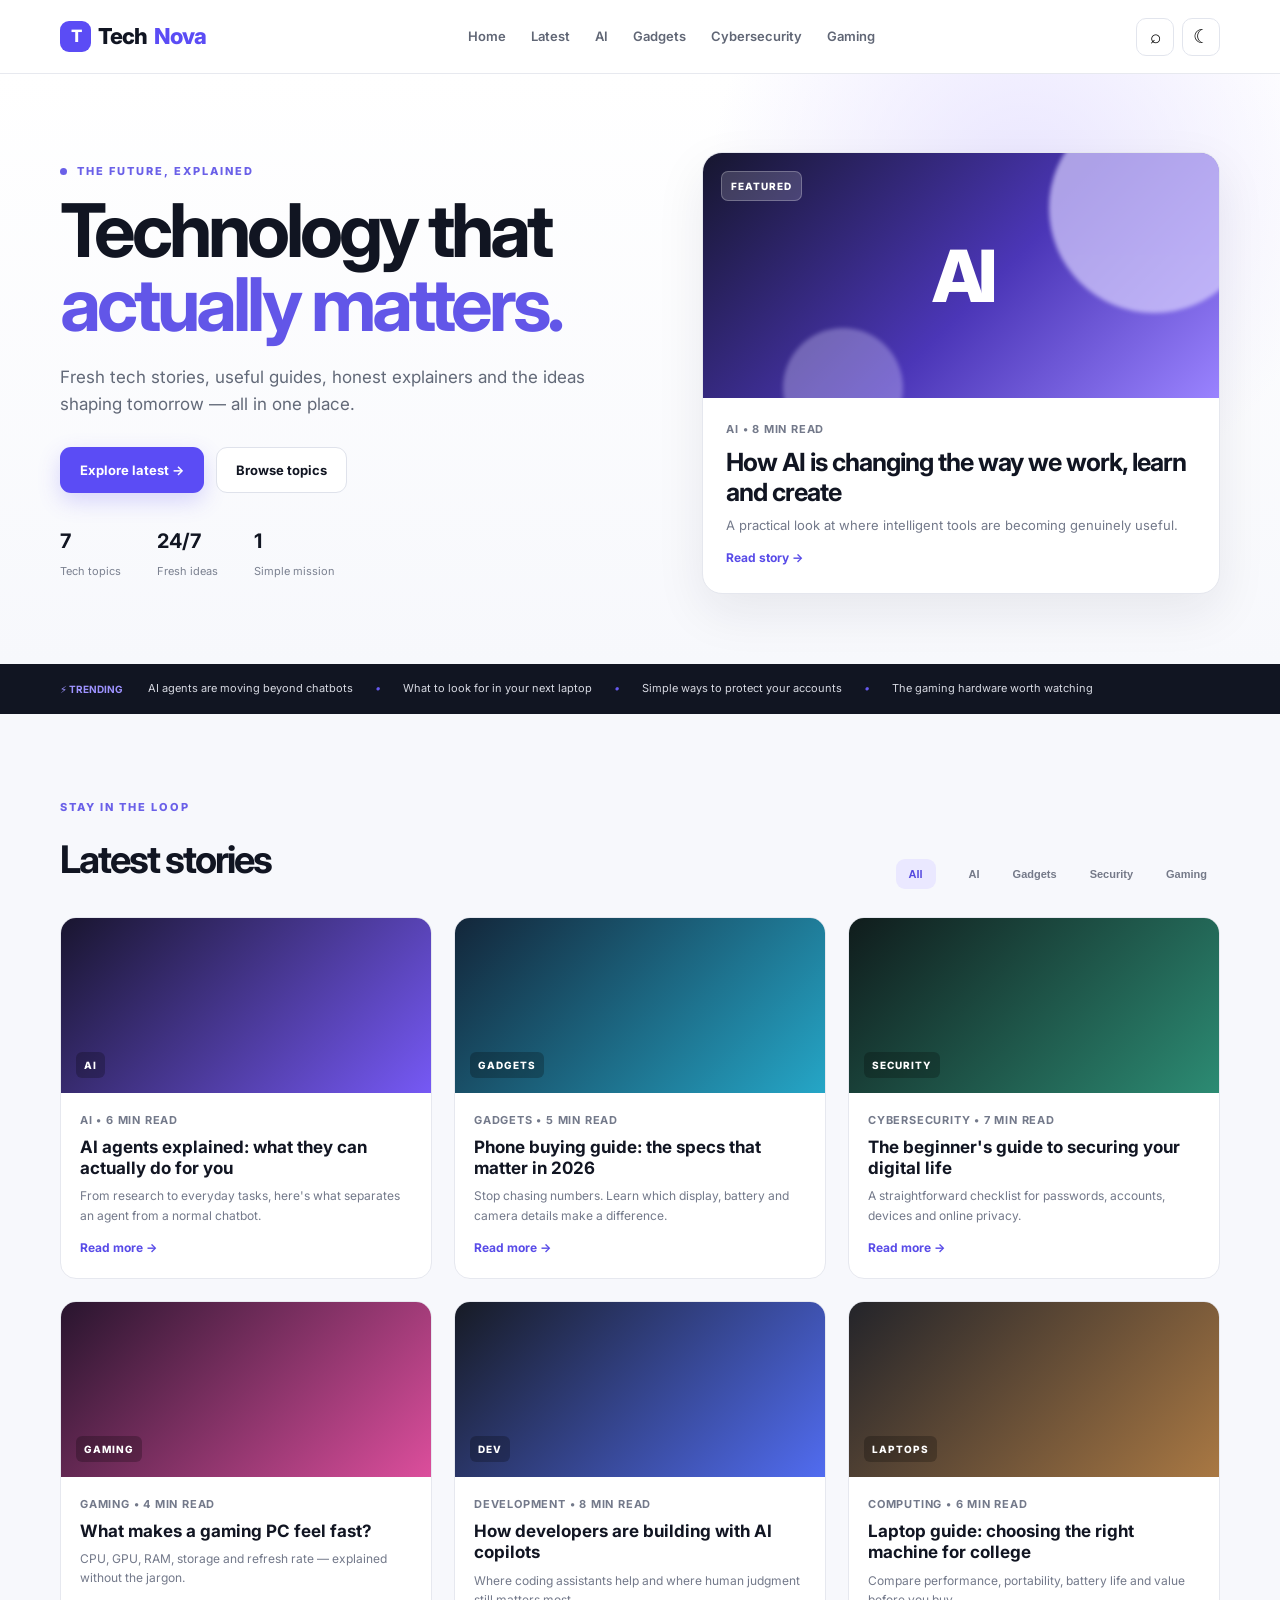
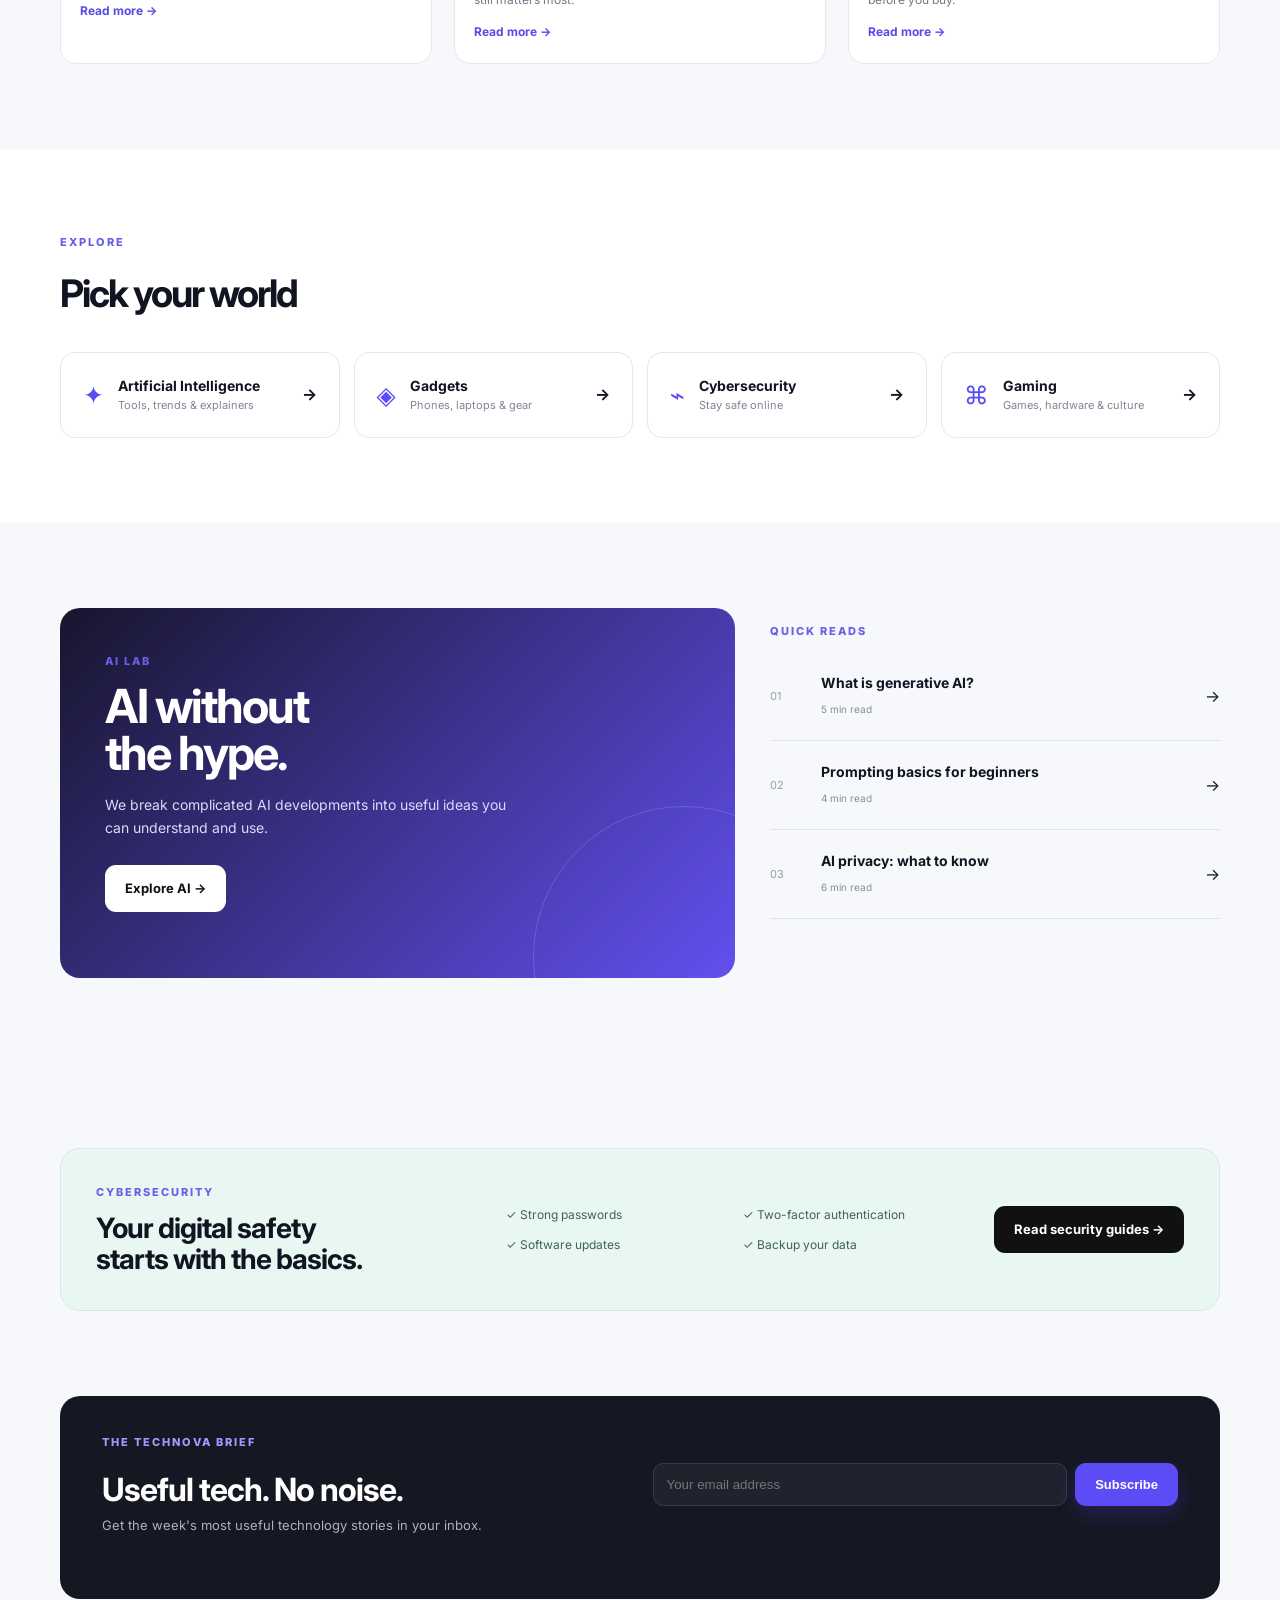
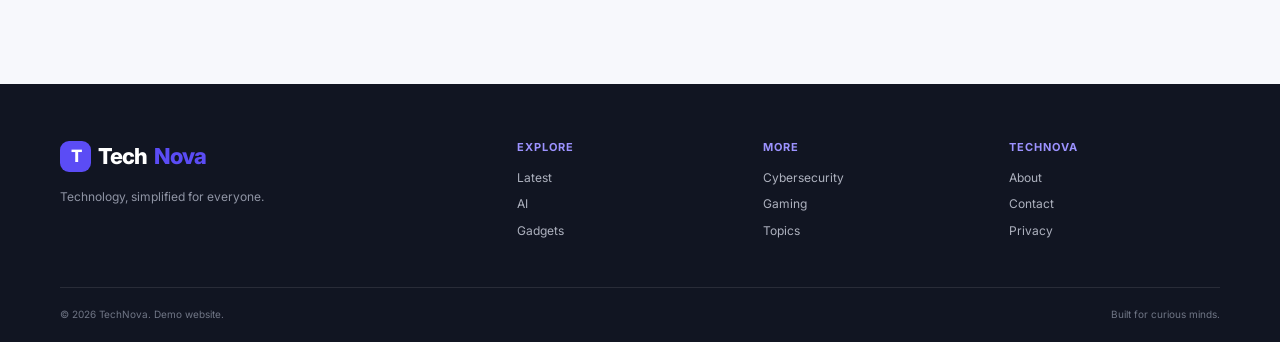
==== index.html @ a433eb03 "Add files via upload" ====
<!DOCTYPE html>
<html lang="en">
<head>
  <meta charset="UTF-8">
  <meta name="viewport" content="width=device-width, initial-scale=1.0">
  <meta name="description" content="TechNova — technology news, AI, gadgets, cybersecurity, gaming and practical tech guides.">
  <title>TechNova — Technology, Simplified</title>
  <link rel="preconnect" href="https://fonts.googleapis.com">
  <link rel="preconnect" href="https://fonts.gstatic.com" crossorigin>
  <link href="https://fonts.googleapis.com/css2?family=Inter:wght@400;500;600;700;800&display=swap" rel="stylesheet">
  <link rel="stylesheet" href="style.css">
</head>
<body>
  <header class="topbar">
    <div class="container nav">
      <a class="logo" href="#"><span class="logo-mark">T</span>Tech<span>Nova</span></a>
      <nav id="navLinks">
        <a href="#home">Home</a>
        <a href="#latest">Latest</a>
        <a href="#ai">AI</a>
        <a href="#gadgets">Gadgets</a>
        <a href="#security">Cybersecurity</a>
        <a href="#gaming">Gaming</a>
      </nav>
      <div class="nav-actions">
        <button class="icon-btn" id="searchBtn" aria-label="Search">⌕</button>
        <button class="icon-btn" id="themeBtn" aria-label="Toggle theme">☾</button>
        <button class="menu-btn" id="menuBtn" aria-label="Open menu">☰</button>
      </div>
    </div>
  </header>

  <div class="search-panel" id="searchPanel">
    <div class="container search-inner">
      <input id="searchInput" type="search" placeholder="Search AI, phones, laptops, gaming..." autocomplete="off">
      <button id="closeSearch">×</button>
    </div>
    <div class="container search-results" id="searchResults"></div>
  </div>

  <main id="home">
    <section class="hero">
      <div class="container hero-grid">
        <div class="hero-copy">
          <div class="eyebrow"><span></span> THE FUTURE, EXPLAINED</div>
          <h1>Technology that<br><em>actually matters.</em></h1>
          <p>Fresh tech stories, useful guides, honest explainers and the ideas shaping tomorrow — all in one place.</p>
          <div class="hero-buttons">
            <a href="#latest" class="btn primary">Explore latest →</a>
            <a href="#categories" class="btn ghost">Browse topics</a>
          </div>
          <div class="hero-stats">
            <div><strong>7</strong><small>Tech topics</small></div>
            <div><strong>24/7</strong><small>Fresh ideas</small></div>
            <div><strong>1</strong><small>Simple mission</small></div>
          </div>
        </div>
        <article class="featured-card">
          <div class="feature-image ai-art">
            <span class="feature-tag">FEATURED</span>
            <div class="orb orb1"></div><div class="orb orb2"></div>
            <div class="chip">AI</div>
          </div>
          <div class="feature-content">
            <div class="meta">AI • 8 min read</div>
            <h2>How AI is changing the way we work, learn and create</h2>
            <p>A practical look at where intelligent tools are becoming genuinely useful.</p>
            <a href="#article" class="read-link">Read story →</a>
          </div>
        </article>
      </div>
    </section>

    <section class="ticker">
      <div class="container ticker-inner">
        <strong>⚡ TRENDING</strong>
        <div class="ticker-track">
          <span>AI agents are moving beyond chatbots</span><i>•</i>
          <span>What to look for in your next laptop</span><i>•</i>
          <span>Simple ways to protect your accounts</span><i>•</i>
          <span>The gaming hardware worth watching</span>
        </div>
      </div>
    </section>

    <section class="section" id="latest">
      <div class="container">
        <div class="section-head">
          <div><div class="eyebrow">STAY IN THE LOOP</div><h2>Latest stories</h2></div>
          <button class="filter-btn active" data-filter="all">All</button>
          <div class="filters">
            <button class="filter-btn" data-filter="AI">AI</button>
            <button class="filter-btn" data-filter="Gadgets">Gadgets</button>
            <button class="filter-btn" data-filter="Security">Security</button>
            <button class="filter-btn" data-filter="Gaming">Gaming</button>
          </div>
        </div>
        <div class="story-grid" id="storyGrid">
          <article class="story" data-category="AI">
            <div class="story-image gradient-ai"><span>AI</span></div>
            <div class="story-body"><div class="meta">AI • 6 min read</div><h3>AI agents explained: what they can actually do for you</h3><p>From research to everyday tasks, here's what separates an agent from a normal chatbot.</p><a href="#article">Read more →</a></div>
          </article>
          <article class="story" data-category="Gadgets">
            <div class="story-image gradient-phone"><span>GADGETS</span></div>
            <div class="story-body"><div class="meta">Gadgets • 5 min read</div><h3>Phone buying guide: the specs that matter in 2026</h3><p>Stop chasing numbers. Learn which display, battery and camera details make a difference.</p><a href="#article">Read more →</a></div>
          </article>
          <article class="story" data-category="Security">
            <div class="story-image gradient-sec"><span>SECURITY</span></div>
            <div class="story-body"><div class="meta">Cybersecurity • 7 min read</div><h3>The beginner's guide to securing your digital life</h3><p>A straightforward checklist for passwords, accounts, devices and online privacy.</p><a href="#article">Read more →</a></div>
          </article>
          <article class="story" data-category="Gaming">
            <div class="story-image gradient-game"><span>GAMING</span></div>
            <div class="story-body"><div class="meta">Gaming • 4 min read</div><h3>What makes a gaming PC feel fast?</h3><p>CPU, GPU, RAM, storage and refresh rate — explained without the jargon.</p><a href="#article">Read more →</a></div>
          </article>
          <article class="story" data-category="AI">
            <div class="story-image gradient-code"><span>DEV</span></div>
            <div class="story-body"><div class="meta">Development • 8 min read</div><h3>How developers are building with AI copilots</h3><p>Where coding assistants help and where human judgment still matters most.</p><a href="#article">Read more →</a></div>
          </article>
          <article class="story" data-category="Gadgets">
            <div class="story-image gradient-laptop"><span>LAPTOPS</span></div>
            <div class="story-body"><div class="meta">Computing • 6 min read</div><h3>Laptop guide: choosing the right machine for college</h3><p>Compare performance, portability, battery life and value before you buy.</p><a href="#article">Read more →</a></div>
          </article>
        </div>
      </div>
    </section>

    <section class="section categories" id="categories">
      <div class="container">
        <div class="section-head"><div><div class="eyebrow">EXPLORE</div><h2>Pick your world</h2></div></div>
        <div class="category-grid">
          <a href="#ai" class="category cat-ai"><span>✦</span><div><h3>Artificial Intelligence</h3><p>Tools, trends & explainers</p></div><b>→</b></a>
          <a href="#gadgets" class="category cat-gadget"><span>◈</span><div><h3>Gadgets</h3><p>Phones, laptops & gear</p></div><b>→</b></a>
          <a href="#security" class="category cat-sec"><span>⌁</span><div><h3>Cybersecurity</h3><p>Stay safe online</p></div><b>→</b></a>
          <a href="#gaming" class="category cat-game"><span>⌘</span><div><h3>Gaming</h3><p>Games, hardware & culture</p></div><b>→</b></a>
        </div>
      </div>
    </section>

    <section class="section split-section" id="ai">
      <div class="container split-grid">
        <div class="big-panel panel-ai">
          <div class="eyebrow">AI LAB</div><h2>AI without<br>the hype.</h2>
          <p>We break complicated AI developments into useful ideas you can understand and use.</p>
          <a class="btn light" href="#latest">Explore AI →</a>
        </div>
        <div class="quick-list">
          <div class="eyebrow">QUICK READS</div>
          <a href="#article"><span>01</span><div><strong>What is generative AI?</strong><small>5 min read</small></div>→</a>
          <a href="#article"><span>02</span><div><strong>Prompting basics for beginners</strong><small>4 min read</small></div>→</a>
          <a href="#article"><span>03</span><div><strong>AI privacy: what to know</strong><small>6 min read</small></div>→</a>
        </div>
      </div>
    </section>

    <section class="section" id="security">
      <div class="container safety-banner">
        <div><div class="eyebrow">CYBERSECURITY</div><h2>Your digital safety<br>starts with the basics.</h2></div>
        <div class="security-points"><span>✓ Strong passwords</span><span>✓ Two-factor authentication</span><span>✓ Software updates</span><span>✓ Backup your data</span></div>
        <a href="#article" class="btn dark">Read security guides →</a>
      </div>
    </section>

    <section class="newsletter">
      <div class="container newsletter-box">
        <div><div class="eyebrow">THE TECHNOVA BRIEF</div><h2>Useful tech. No noise.</h2><p>Get the week's most useful technology stories in your inbox.</p></div>
        <form id="newsletterForm"><input type="email" id="email" placeholder="Your email address" required><button class="btn primary">Subscribe</button></form>
        <div class="form-note" id="formNote"></div>
      </div>
    </section>
  </main>

  <footer>
    <div class="container footer-grid">
      <div><a class="logo" href="#"><span class="logo-mark">T</span>Tech<span>Nova</span></a><p>Technology, simplified for everyone.</p></div>
      <div><h4>Explore</h4><a href="#latest">Latest</a><a href="#ai">AI</a><a href="#gadgets">Gadgets</a></div>
      <div><h4>More</h4><a href="#security">Cybersecurity</a><a href="#gaming">Gaming</a><a href="#categories">Topics</a></div>
      <div><h4>TechNova</h4><a href="#about">About</a><a href="#contact">Contact</a><a href="#privacy">Privacy</a></div>
    </div>
    <div class="container footer-bottom"><span>© 2026 TechNova. Demo website.</span><span>Built for curious minds.</span></div>
  </footer>

  <div class="toast" id="toast"></div>
  <script src="script.js"></script>
</body>
</html>
---- style.css ----
*{box-sizing:border-box;margin:0;padding:0}html{scroll-behavior:smooth}body{font-family:Inter,system-ui,sans-serif;background:#f7f8fc;color:#111522;line-height:1.6}a{text-decoration:none;color:inherit}.container{width:min(1160px,92%);margin:auto}.topbar{height:74px;background:rgba(255,255,255,.92);backdrop-filter:blur(16px);border-bottom:1px solid #e7e9ef;position:sticky;top:0;z-index:50}.nav{height:100%;display:flex;align-items:center;justify-content:space-between;gap:28px}.logo{font-weight:800;font-size:22px;letter-spacing:-1px;display:flex;align-items:center;gap:7px}.logo>span:last-child{font-weight:800}.logo-mark{display:grid;place-items:center;width:31px;height:31px;border-radius:9px;background:#5b4cf5;color:#fff;font-size:17px}.logo>span:last-child{color:#5b4cf5}nav{display:flex;gap:25px;font-size:13px;font-weight:600;color:#606675}nav a:hover{color:#5b4cf5}.nav-actions{display:flex;gap:8px}.icon-btn,.menu-btn{width:38px;height:38px;border:1px solid #e2e5ed;background:#fff;border-radius:10px;cursor:pointer;font-size:19px}.menu-btn{display:none}.search-panel{display:none;background:#fff;border-bottom:1px solid #e4e7ee;position:fixed;top:74px;left:0;right:0;z-index:45;padding:20px 0}.search-panel.open{display:block}.search-inner{display:flex;gap:10px}.search-inner input{flex:1;border:1px solid #dfe2ea;border-radius:12px;padding:14px 16px;font-size:15px;outline:none}.search-inner input:focus{border-color:#5b4cf5}.search-inner button{width:45px;border:0;background:#f0f1f5;border-radius:12px;font-size:22px}.search-results{padding-top:12px;max-height:260px;overflow:auto}.search-item{padding:10px 2px;border-bottom:1px solid #eee}.hero{padding:78px 0 70px;background:radial-gradient(circle at 80% 20%,#e9e5ff 0,transparent 28%),linear-gradient(180deg,#fff 0,#f7f8fc 100%)}.hero-grid{display:grid;grid-template-columns:1.05fr .95fr;gap:70px;align-items:center}.eyebrow{font-size:11px;font-weight:800;letter-spacing:2px;color:#6a60e8;margin-bottom:12px}.eyebrow span{display:inline-block;width:7px;height:7px;background:#6a60e8;border-radius:50%;margin-right:6px}.hero h1{font-size:clamp(44px,6vw,74px);line-height:1.01;letter-spacing:-4px;margin-bottom:22px}.hero h1 em{font-style:normal;color:#6256e8}.hero-copy>p{font-size:17px;color:#626978;max-width:570px}.hero-buttons{display:flex;gap:12px;margin:28px 0}.btn{display:inline-flex;align-items:center;justify-content:center;padding:12px 19px;border-radius:11px;font-size:13px;font-weight:700;border:1px solid transparent;cursor:pointer}.primary{background:#5b4cf5;color:white;box-shadow:0 8px 22px rgba(91,76,245,.22)}.ghost{border-color:#dfe2eb;background:#fff}.light{background:#fff;color:#111}.dark{background:#111;color:#fff}.hero-stats{display:flex;gap:36px;margin-top:32px}.hero-stats strong{display:block;font-size:20px}.hero-stats small{font-size:11px;color:#7b8190}.featured-card{background:#fff;border:1px solid #e5e7ee;border-radius:20px;overflow:hidden;box-shadow:0 18px 50px rgba(25,28,50,.08)}.feature-image{height:245px;position:relative;overflow:hidden}.ai-art{background:linear-gradient(135deg,#16162e,#4b36b7 55%,#9a83ff)}.feature-tag{position:absolute;left:18px;top:18px;background:rgba(255,255,255,.16);color:#fff;border:1px solid rgba(255,255,255,.25);padding:6px 9px;border-radius:7px;font-size:10px;font-weight:800;letter-spacing:1px}.orb{position:absolute;border-radius:50%;filter:blur(2px);background:#d9d1ff}.orb1{width:210px;height:210px;right:-40px;top:-50px;opacity:.7}.orb2{width:120px;height:120px;left:80px;bottom:-50px;opacity:.35}.chip{position:absolute;left:50%;top:50%;transform:translate(-50%,-50%);font-size:72px;font-weight:800;color:#fff;letter-spacing:-7px}.feature-content{padding:23px}.meta{font-size:11px;color:#73798a;font-weight:700;text-transform:uppercase;letter-spacing:.8px}.feature-content h2{font-size:25px;line-height:1.2;letter-spacing:-1px;margin:8px 0}.feature-content p{font-size:13px;color:#73798a}.read-link,.story-body a{display:inline-block;color:#584be8;font-weight:700;font-size:12px;margin-top:13px}.ticker{background:#111522;color:#fff}.ticker-inner{height:50px;display:flex;align-items:center;gap:25px;overflow:hidden}.ticker-inner strong{font-size:10px;color:#9e93ff;white-space:nowrap}.ticker-track{display:flex;gap:22px;white-space:nowrap;font-size:11px;color:#d7d9e2;animation:slide 28s linear infinite}@keyframes slide{to{transform:translateX(-20%)}}.ticker-track i{color:#6659ef}.section{padding:85px 0}.section-head{display:flex;align-items:end;gap:20px;margin-bottom:28px}.section-head>div:first-child{margin-right:auto}.section-head h2{font-size:38px;letter-spacing:-2px}.filters{display:flex;gap:7px}.filter-btn{border:0;background:transparent;padding:9px 13px;border-radius:9px;font-size:11px;font-weight:700;color:#747988;cursor:pointer}.filter-btn.active,.filter-btn:hover{background:#eae8ff;color:#5549df}.story-grid{display:grid;grid-template-columns:repeat(3,1fr);gap:22px}.story{background:#fff;border:1px solid #e6e8ef;border-radius:16px;overflow:hidden;transition:.25s}.story:hover{transform:translateY(-4px);box-shadow:0 15px 35px rgba(30,35,60,.09)}.story.hide{display:none}.story-image{height:175px;display:flex;align-items:end;padding:15px}.story-image span{font-size:10px;font-weight:800;letter-spacing:1px;color:#fff;background:rgba(0,0,0,.24);padding:5px 8px;border-radius:6px}.gradient-ai{background:linear-gradient(135deg,#19152f,#7659f5)}.gradient-phone{background:linear-gradient(135deg,#13263a,#25a6c7)}.gradient-sec{background:linear-gradient(135deg,#101c1c,#2c8b73)}.gradient-game{background:linear-gradient(135deg,#28152e,#dc4e9c)}.gradient-code{background:linear-gradient(135deg,#171b25,#516cf0)}.gradient-laptop{background:linear-gradient(135deg,#23242a,#a97843)}.story-body{padding:19px}.story-body h3{font-size:17px;line-height:1.25;margin:7px 0}.story-body p{font-size:12px;color:#73798a}.categories{background:#fff}.category-grid{display:grid;grid-template-columns:repeat(4,1fr);gap:14px}.category{padding:22px;border:1px solid #e5e7ee;border-radius:15px;display:grid;grid-template-columns:auto 1fr auto;gap:14px;align-items:center}.category>span{font-size:25px;color:#5b4cf5}.category h3{font-size:14px}.category p{font-size:11px;color:#818696}.category>b{font-size:16px}.category:hover{border-color:#c9c3ff;background:#fbfaff}.split-section{background:#f7f8fc}.split-grid{display:grid;grid-template-columns:1.2fr .8fr;gap:35px}.big-panel{min-height:370px;border-radius:20px;padding:45px;color:#fff;background:linear-gradient(135deg,#17152d,#6250ef);position:relative;overflow:hidden}.big-panel:after{content:"";position:absolute;width:300px;height:300px;border:1px solid rgba(255,255,255,.15);border-radius:50%;right:-100px;bottom:-130px}.big-panel h2{font-size:47px;line-height:1;letter-spacing:-2px;margin-bottom:18px}.big-panel p{max-width:420px;color:#dddafa;font-size:14px;margin-bottom:26px}.quick-list{padding:15px 0}.quick-list>a{display:grid;grid-template-columns:36px 1fr auto;gap:15px;padding:20px 0;border-bottom:1px solid #e1e3eb;align-items:center}.quick-list>a>span{font-size:11px;color:#989dad}.quick-list strong{display:block;font-size:14px}.quick-list small{font-size:10px;color:#858b99}.safety-banner{border:1px solid #dfe3e8;background:#e9f7f2;border-radius:20px;padding:35px;display:grid;grid-template-columns:1fr 1.2fr auto;align-items:center;gap:25px}.safety-banner h2{font-size:28px;line-height:1.1;letter-spacing:-1px}.security-points{display:grid;grid-template-columns:1fr 1fr;gap:11px;font-size:12px;color:#426257}.newsletter{padding:0 0 85px}.newsletter-box{background:#151722;color:#fff;border-radius:20px;padding:38px 42px;display:grid;grid-template-columns:1fr 1fr;gap:25px;align-items:center}.newsletter-box .eyebrow{color:#a39aff}.newsletter-box h2{font-size:32px;letter-spacing:-1px}.newsletter-box p{color:#aeb2c0;font-size:13px}.newsletter form{display:flex;gap:8px}.newsletter input{min-width:0;flex:1;border:1px solid #373a48;background:#20222e;color:#fff;border-radius:10px;padding:13px}.form-note{grid-column:2;color:#9f96ff;font-size:11px}footer{background:#111522;color:#fff;padding:55px 0 20px}.footer-grid{display:grid;grid-template-columns:2fr 1fr 1fr 1fr;gap:35px}.footer-grid p{font-size:12px;color:#8f94a4;margin-top:13px}.footer-grid h4{font-size:11px;text-transform:uppercase;letter-spacing:1px;color:#9c92ff;margin-bottom:12px}.footer-grid>div>a:not(.logo){display:block;font-size:12px;color:#aeb2bf;margin:7px 0}.footer-bottom{margin-top:40px;padding-top:18px;border-top:1px solid #292c38;color:#707686;font-size:10px;display:flex;justify-content:space-between}.toast{position:fixed;right:20px;bottom:20px;background:#171923;color:#fff;padding:12px 17px;border-radius:10px;font-size:12px;opacity:0;transform:translateY(10px);pointer-events:none;transition:.25s}.toast.show{opacity:1;transform:none}
body.dark{background:#0d0f15;color:#f4f5fa}.dark .topbar,.dark .featured-card,.dark .story,.dark .category,.dark .categories{background:#141720;border-color:#282c38}.dark .topbar{border-color:#292d39}.dark nav,.dark .hero-copy>p,.dark .story-body p,.dark .feature-content p,.dark .hero-stats small{color:#9ca2b1}.dark .icon-btn{background:#191c26;color:#fff;border-color:#2b2f3b}.dark .ghost{background:#171a23;color:#fff;border-color:#2c3040}.dark .hero{background:radial-gradient(circle at 80% 20%,#25204a 0,transparent 28%),#0d0f15}.dark .category:hover{background:#191a27}.dark .split-section{background:#0d0f15}.dark .quick-list>a{border-color:#292d38}.dark .search-panel{background:#141720;border-color:#292d38}.dark .search-inner input{background:#1a1d27;color:#fff;border-color:#303442}.dark .search-inner button{background:#242833;color:#fff}
@media(max-width:900px){nav{display:none}.menu-btn{display:block}.hero-grid,.split-grid{grid-template-columns:1fr}.hero{padding-top:50px}.hero-grid{gap:45px}.story-grid{grid-template-columns:repeat(2,1fr)}.category-grid{grid-template-columns:repeat(2,1fr)}.safety-banner{grid-template-columns:1fr}.newsletter-box{grid-template-columns:1fr}.form-note{grid-column:1}.footer-grid{grid-template-columns:2fr 1fr 1fr}.filters{display:none}nav.open{display:flex;position:absolute;top:74px;left:0;right:0;background:#fff;padding:20px 4%;flex-direction:column;border-bottom:1px solid #eee}.dark nav.open{background:#141720}}
@media(max-width:600px){.hero h1{font-size:46px;letter-spacing:-2.5px}.hero-stats{gap:20px}.hero-stats strong{font-size:17px}.story-grid,.category-grid{grid-template-columns:1fr}.section{padding:60px 0}.section-head h2{font-size:31px}.newsletter form{flex-direction:column}.footer-grid{grid-template-columns:1fr 1fr}.footer-grid>div:first-child{grid-column:1/-1}.footer-bottom{flex-direction:column;gap:5px}.featured-card{margin-top:5px}}
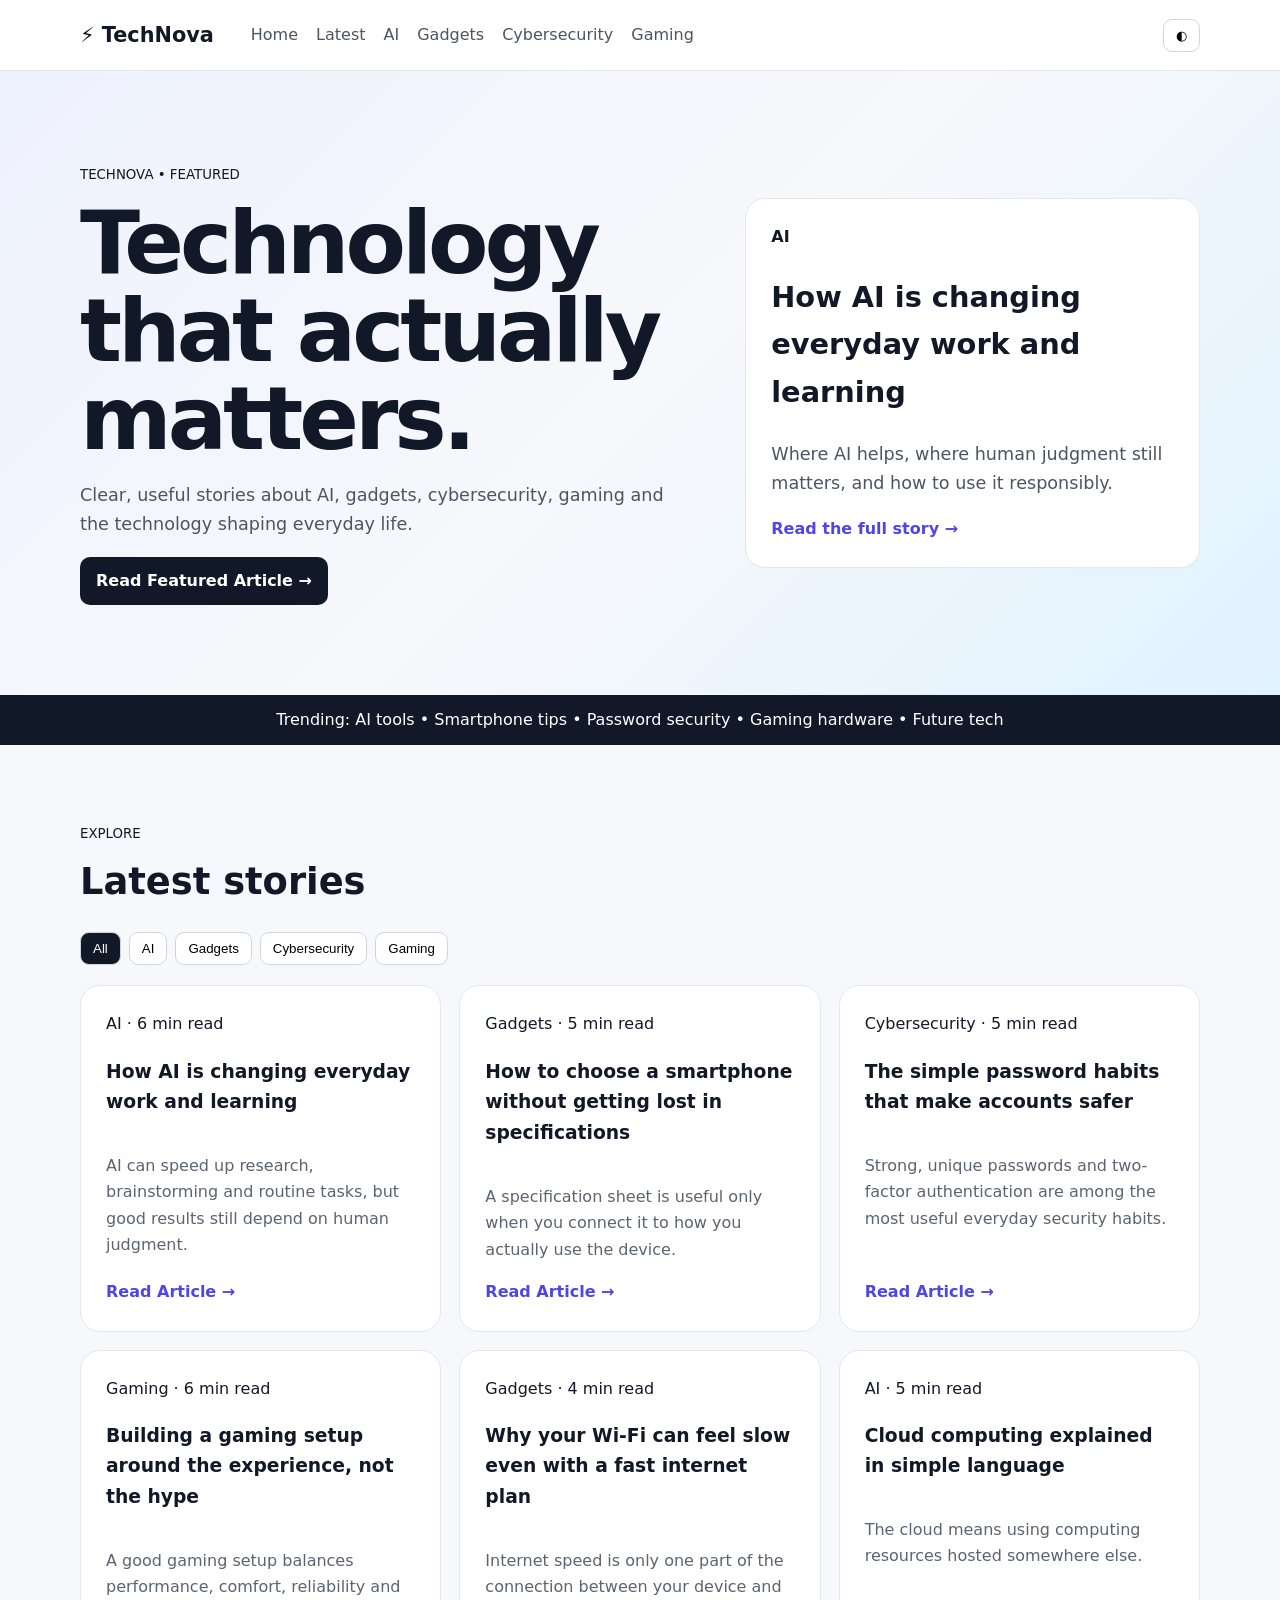
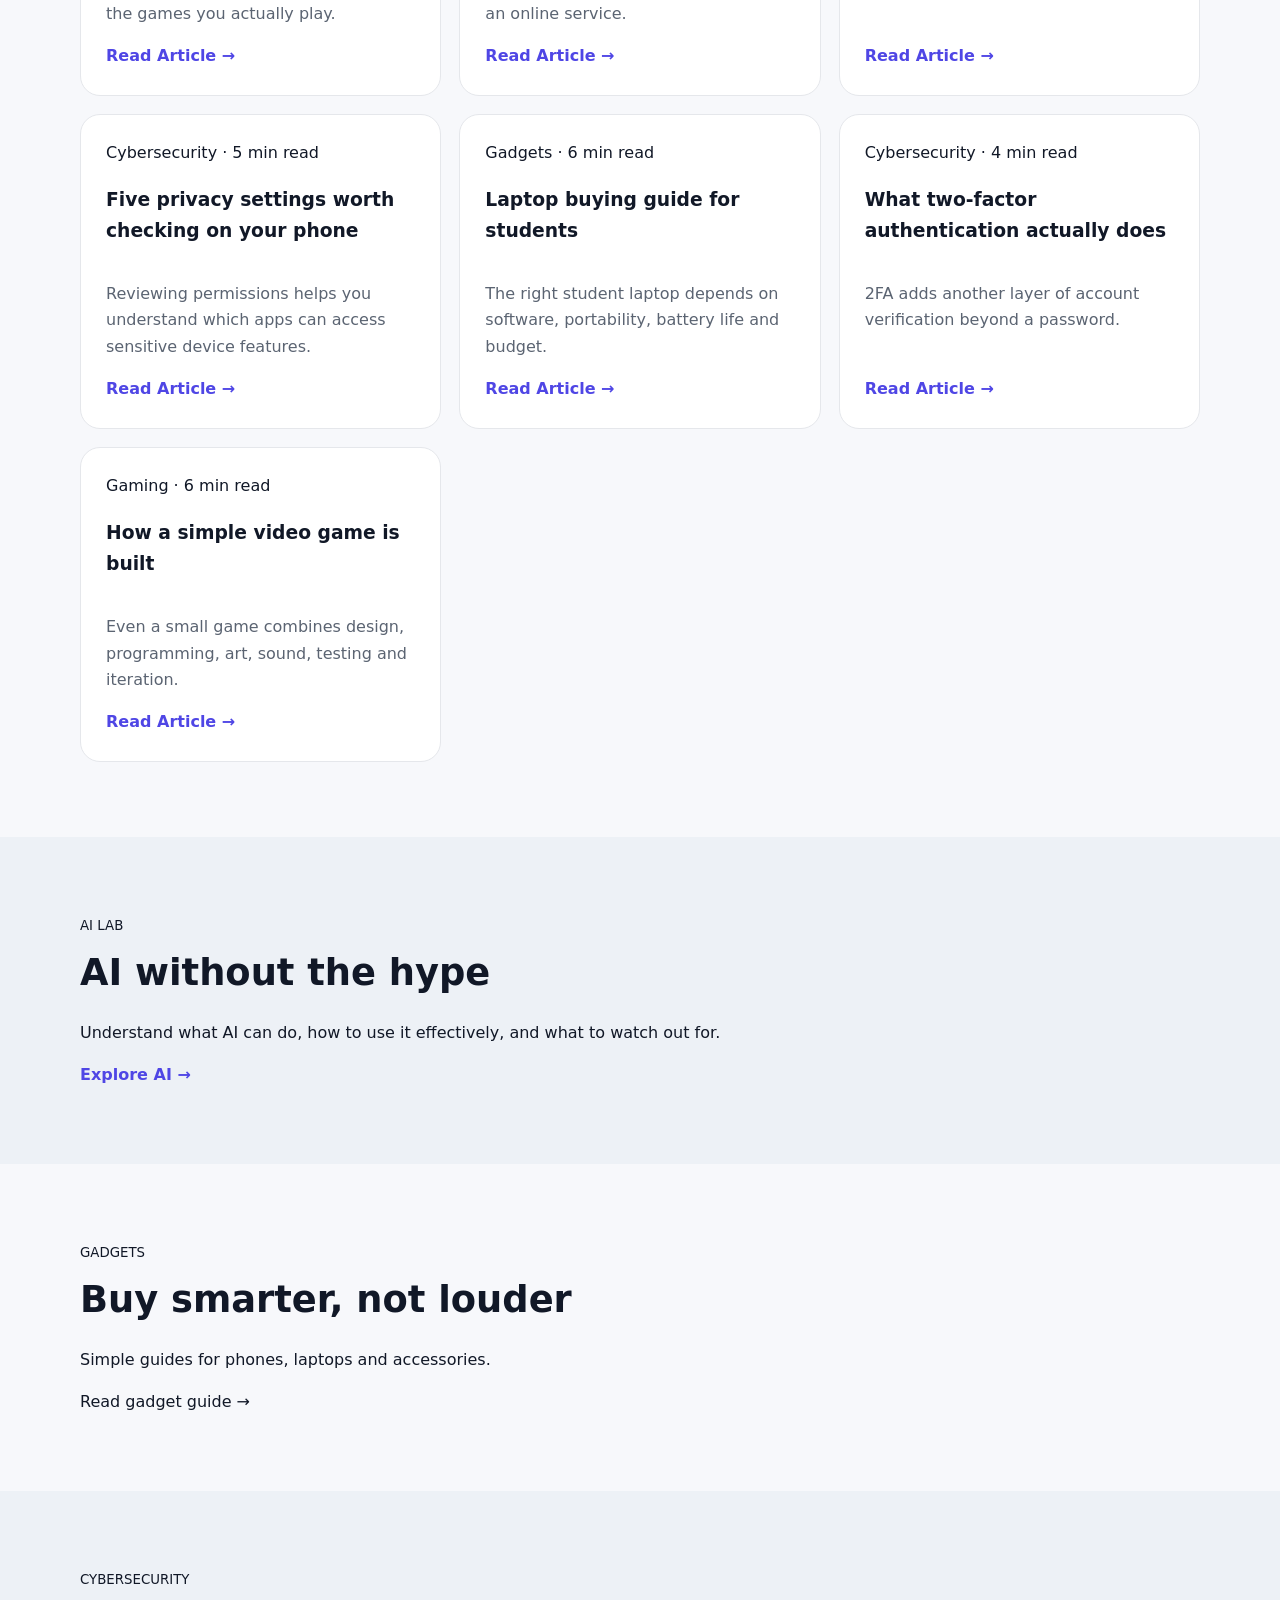
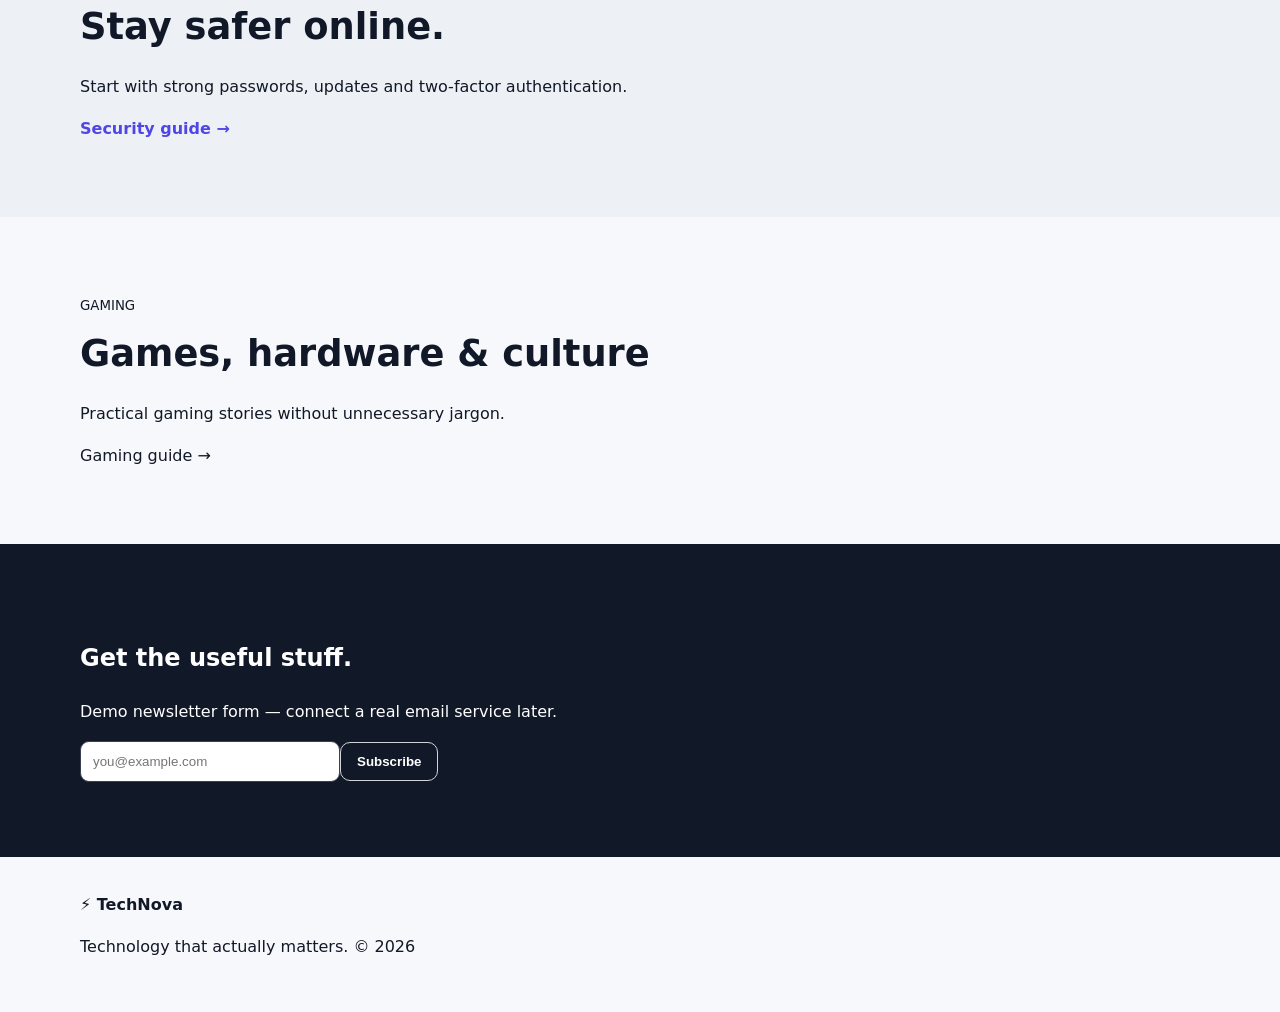
==== commit 017cb818: "Add files via upload" ====
--- a/index.html
+++ b/index.html
@@ -1,185 +1,12 @@
-<!DOCTYPE html>
-<html lang="en">
-<head>
-  <meta charset="UTF-8">
-  <meta name="viewport" content="width=device-width, initial-scale=1.0">
-  <meta name="description" content="TechNova — technology news, AI, gadgets, cybersecurity, gaming and practical tech guides.">
-  <title>TechNova — Technology, Simplified</title>
-  <link rel="preconnect" href="https://fonts.googleapis.com">
-  <link rel="preconnect" href="https://fonts.gstatic.com" crossorigin>
-  <link href="https://fonts.googleapis.com/css2?family=Inter:wght@400;500;600;700;800&display=swap" rel="stylesheet">
-  <link rel="stylesheet" href="style.css">
-</head>
-<body>
-  <header class="topbar">
-    <div class="container nav">
-      <a class="logo" href="#"><span class="logo-mark">T</span>Tech<span>Nova</span></a>
-      <nav id="navLinks">
-        <a href="#home">Home</a>
-        <a href="#latest">Latest</a>
-        <a href="#ai">AI</a>
-        <a href="#gadgets">Gadgets</a>
-        <a href="#security">Cybersecurity</a>
-        <a href="#gaming">Gaming</a>
-      </nav>
-      <div class="nav-actions">
-        <button class="icon-btn" id="searchBtn" aria-label="Search">⌕</button>
-        <button class="icon-btn" id="themeBtn" aria-label="Toggle theme">☾</button>
-        <button class="menu-btn" id="menuBtn" aria-label="Open menu">☰</button>
-      </div>
-    </div>
-  </header>
-
-  <div class="search-panel" id="searchPanel">
-    <div class="container search-inner">
-      <input id="searchInput" type="search" placeholder="Search AI, phones, laptops, gaming..." autocomplete="off">
-      <button id="closeSearch">×</button>
-    </div>
-    <div class="container search-results" id="searchResults"></div>
-  </div>
-
-  <main id="home">
-    <section class="hero">
-      <div class="container hero-grid">
-        <div class="hero-copy">
-          <div class="eyebrow"><span></span> THE FUTURE, EXPLAINED</div>
-          <h1>Technology that<br><em>actually matters.</em></h1>
-          <p>Fresh tech stories, useful guides, honest explainers and the ideas shaping tomorrow — all in one place.</p>
-          <div class="hero-buttons">
-            <a href="#latest" class="btn primary">Explore latest →</a>
-            <a href="#categories" class="btn ghost">Browse topics</a>
-          </div>
-          <div class="hero-stats">
-            <div><strong>7</strong><small>Tech topics</small></div>
-            <div><strong>24/7</strong><small>Fresh ideas</small></div>
-            <div><strong>1</strong><small>Simple mission</small></div>
-          </div>
-        </div>
-        <article class="featured-card">
-          <div class="feature-image ai-art">
-            <span class="feature-tag">FEATURED</span>
-            <div class="orb orb1"></div><div class="orb orb2"></div>
-            <div class="chip">AI</div>
-          </div>
-          <div class="feature-content">
-            <div class="meta">AI • 8 min read</div>
-            <h2>How AI is changing the way we work, learn and create</h2>
-            <p>A practical look at where intelligent tools are becoming genuinely useful.</p>
-            <a href="#article" class="read-link">Read story →</a>
-          </div>
-        </article>
-      </div>
-    </section>
-
-    <section class="ticker">
-      <div class="container ticker-inner">
-        <strong>⚡ TRENDING</strong>
-        <div class="ticker-track">
-          <span>AI agents are moving beyond chatbots</span><i>•</i>
-          <span>What to look for in your next laptop</span><i>•</i>
-          <span>Simple ways to protect your accounts</span><i>•</i>
-          <span>The gaming hardware worth watching</span>
-        </div>
-      </div>
-    </section>
-
-    <section class="section" id="latest">
-      <div class="container">
-        <div class="section-head">
-          <div><div class="eyebrow">STAY IN THE LOOP</div><h2>Latest stories</h2></div>
-          <button class="filter-btn active" data-filter="all">All</button>
-          <div class="filters">
-            <button class="filter-btn" data-filter="AI">AI</button>
-            <button class="filter-btn" data-filter="Gadgets">Gadgets</button>
-            <button class="filter-btn" data-filter="Security">Security</button>
-            <button class="filter-btn" data-filter="Gaming">Gaming</button>
-          </div>
-        </div>
-        <div class="story-grid" id="storyGrid">
-          <article class="story" data-category="AI">
-            <div class="story-image gradient-ai"><span>AI</span></div>
-            <div class="story-body"><div class="meta">AI • 6 min read</div><h3>AI agents explained: what they can actually do for you</h3><p>From research to everyday tasks, here's what separates an agent from a normal chatbot.</p><a href="#article">Read more →</a></div>
-          </article>
-          <article class="story" data-category="Gadgets">
-            <div class="story-image gradient-phone"><span>GADGETS</span></div>
-            <div class="story-body"><div class="meta">Gadgets • 5 min read</div><h3>Phone buying guide: the specs that matter in 2026</h3><p>Stop chasing numbers. Learn which display, battery and camera details make a difference.</p><a href="#article">Read more →</a></div>
-          </article>
-          <article class="story" data-category="Security">
-            <div class="story-image gradient-sec"><span>SECURITY</span></div>
-            <div class="story-body"><div class="meta">Cybersecurity • 7 min read</div><h3>The beginner's guide to securing your digital life</h3><p>A straightforward checklist for passwords, accounts, devices and online privacy.</p><a href="#article">Read more →</a></div>
-          </article>
-          <article class="story" data-category="Gaming">
-            <div class="story-image gradient-game"><span>GAMING</span></div>
-            <div class="story-body"><div class="meta">Gaming • 4 min read</div><h3>What makes a gaming PC feel fast?</h3><p>CPU, GPU, RAM, storage and refresh rate — explained without the jargon.</p><a href="#article">Read more →</a></div>
-          </article>
-          <article class="story" data-category="AI">
-            <div class="story-image gradient-code"><span>DEV</span></div>
-            <div class="story-body"><div class="meta">Development • 8 min read</div><h3>How developers are building with AI copilots</h3><p>Where coding assistants help and where human judgment still matters most.</p><a href="#article">Read more →</a></div>
-          </article>
-          <article class="story" data-category="Gadgets">
-            <div class="story-image gradient-laptop"><span>LAPTOPS</span></div>
-            <div class="story-body"><div class="meta">Computing • 6 min read</div><h3>Laptop guide: choosing the right machine for college</h3><p>Compare performance, portability, battery life and value before you buy.</p><a href="#article">Read more →</a></div>
-          </article>
-        </div>
-      </div>
-    </section>
-
-    <section class="section categories" id="categories">
-      <div class="container">
-        <div class="section-head"><div><div class="eyebrow">EXPLORE</div><h2>Pick your world</h2></div></div>
-        <div class="category-grid">
-          <a href="#ai" class="category cat-ai"><span>✦</span><div><h3>Artificial Intelligence</h3><p>Tools, trends & explainers</p></div><b>→</b></a>
-          <a href="#gadgets" class="category cat-gadget"><span>◈</span><div><h3>Gadgets</h3><p>Phones, laptops & gear</p></div><b>→</b></a>
-          <a href="#security" class="category cat-sec"><span>⌁</span><div><h3>Cybersecurity</h3><p>Stay safe online</p></div><b>→</b></a>
-          <a href="#gaming" class="category cat-game"><span>⌘</span><div><h3>Gaming</h3><p>Games, hardware & culture</p></div><b>→</b></a>
-        </div>
-      </div>
-    </section>
-
-    <section class="section split-section" id="ai">
-      <div class="container split-grid">
-        <div class="big-panel panel-ai">
-          <div class="eyebrow">AI LAB</div><h2>AI without<br>the hype.</h2>
-          <p>We break complicated AI developments into useful ideas you can understand and use.</p>
-          <a class="btn light" href="#latest">Explore AI →</a>
-        </div>
-        <div class="quick-list">
-          <div class="eyebrow">QUICK READS</div>
-          <a href="#article"><span>01</span><div><strong>What is generative AI?</strong><small>5 min read</small></div>→</a>
-          <a href="#article"><span>02</span><div><strong>Prompting basics for beginners</strong><small>4 min read</small></div>→</a>
-          <a href="#article"><span>03</span><div><strong>AI privacy: what to know</strong><small>6 min read</small></div>→</a>
-        </div>
-      </div>
-    </section>
-
-    <section class="section" id="security">
-      <div class="container safety-banner">
-        <div><div class="eyebrow">CYBERSECURITY</div><h2>Your digital safety<br>starts with the basics.</h2></div>
-        <div class="security-points"><span>✓ Strong passwords</span><span>✓ Two-factor authentication</span><span>✓ Software updates</span><span>✓ Backup your data</span></div>
-        <a href="#article" class="btn dark">Read security guides →</a>
-      </div>
-    </section>
-
-    <section class="newsletter">
-      <div class="container newsletter-box">
-        <div><div class="eyebrow">THE TECHNOVA BRIEF</div><h2>Useful tech. No noise.</h2><p>Get the week's most useful technology stories in your inbox.</p></div>
-        <form id="newsletterForm"><input type="email" id="email" placeholder="Your email address" required><button class="btn primary">Subscribe</button></form>
-        <div class="form-note" id="formNote"></div>
-      </div>
-    </section>
-  </main>
-
-  <footer>
-    <div class="container footer-grid">
-      <div><a class="logo" href="#"><span class="logo-mark">T</span>Tech<span>Nova</span></a><p>Technology, simplified for everyone.</p></div>
-      <div><h4>Explore</h4><a href="#latest">Latest</a><a href="#ai">AI</a><a href="#gadgets">Gadgets</a></div>
-      <div><h4>More</h4><a href="#security">Cybersecurity</a><a href="#gaming">Gaming</a><a href="#categories">Topics</a></div>
-      <div><h4>TechNova</h4><a href="#about">About</a><a href="#contact">Contact</a><a href="#privacy">Privacy</a></div>
-    </div>
-    <div class="container footer-bottom"><span>© 2026 TechNova. Demo website.</span><span>Built for curious minds.</span></div>
-  </footer>
-
-  <div class="toast" id="toast"></div>
-  <script src="script.js"></script>
-</body>
-</html>
+<!doctype html><html lang="en"><head><meta charset="utf-8"><meta name="viewport" content="width=device-width,initial-scale=1"><meta name="description" content="TechNova technology stories"><title>TechNova — Technology That Actually Matters</title><link rel="stylesheet" href="style.css"></head><body>
+<header><div class="nav"><a class="logo" href="index.html">⚡ TechNova</a><button id="menu">☰</button><nav id="nav"><a href="index.html">Home</a><a href="#latest">Latest</a><a href="#ai">AI</a><a href="#gadgets">Gadgets</a><a href="#cyber">Cybersecurity</a><a href="#gaming">Gaming</a></nav><button id="theme">◐</button></div></header>
+<div id="searchBox"><input id="search" placeholder="Search TechNova articles..."><div id="results"></div></div>
+<section class="hero"><div class="wrap heroGrid"><div><small>TECHNOVA • FEATURED</small><h1>Technology that actually matters.</h1><p>Clear, useful stories about AI, gadgets, cybersecurity, gaming and the technology shaping everyday life.</p><a class="btn" href="article.html?id=ai-everyday">Read Featured Article →</a></div><div class="feature"><b>AI</b><h2>How AI is changing everyday work and learning</h2><p>Where AI helps, where human judgment still matters, and how to use it responsibly.</p><a href="article.html?id=ai-everyday">Read the full story →</a></div></div></section>
+<div class="ticker">Trending: AI tools • Smartphone tips • Password security • Gaming hardware • Future tech</div>
+<section class="section" id="latest"><div class="wrap"><small>EXPLORE</small><h2>Latest stories</h2><div class="filters"><button class="active" data-f="All">All</button><button data-f="AI">AI</button><button data-f="Gadgets">Gadgets</button><button data-f="Cybersecurity">Cybersecurity</button><button data-f="Gaming">Gaming</button></div><div class="grid" id="grid"></div></div></section>
+<section class="band" id="ai"><div class="wrap"><small>AI LAB</small><h2>AI without the hype</h2><p>Understand what AI can do, how to use it effectively, and what to watch out for.</p><a href="article.html?id=ai-everyday">Explore AI →</a></div></section>
+<section class="section" id="gadgets"><div class="wrap"><small>GADGETS</small><h2>Buy smarter, not louder</h2><p>Simple guides for phones, laptops and accessories.</p><a href="article.html?id=phone-buying">Read gadget guide →</a></div></section>
+<section class="band" id="cyber"><div class="wrap"><small>CYBERSECURITY</small><h2>Stay safer online.</h2><p>Start with strong passwords, updates and two-factor authentication.</p><a href="article.html?id=password-security">Security guide →</a></div></section>
+<section class="section" id="gaming"><div class="wrap"><small>GAMING</small><h2>Games, hardware & culture</h2><p>Practical gaming stories without unnecessary jargon.</p><a href="article.html?id=gaming-setup">Gaming guide →</a></div></section>
+<section class="newsletter"><div class="wrap"><h2>Get the useful stuff.</h2><p>Demo newsletter form — connect a real email service later.</p><form id="form"><input type="email" required placeholder="you@example.com"><button class="btn">Subscribe</button></form></div></section>
+<footer><div class="wrap"><b>⚡ TechNova</b><p>Technology that actually matters. © 2026</p></div></footer><script src="articles.js"></script><script src="script.js"></script></body></html>
--- a/style.css
+++ b/style.css
@@ -1,4 +1 @@
-*{box-sizing:border-box;margin:0;padding:0}html{scroll-behavior:smooth}body{font-family:Inter,system-ui,sans-serif;background:#f7f8fc;color:#111522;line-height:1.6}a{text-decoration:none;color:inherit}.container{width:min(1160px,92%);margin:auto}.topbar{height:74px;background:rgba(255,255,255,.92);backdrop-filter:blur(16px);border-bottom:1px solid #e7e9ef;position:sticky;top:0;z-index:50}.nav{height:100%;display:flex;align-items:center;justify-content:space-between;gap:28px}.logo{font-weight:800;font-size:22px;letter-spacing:-1px;display:flex;align-items:center;gap:7px}.logo>span:last-child{font-weight:800}.logo-mark{display:grid;place-items:center;width:31px;height:31px;border-radius:9px;background:#5b4cf5;color:#fff;font-size:17px}.logo>span:last-child{color:#5b4cf5}nav{display:flex;gap:25px;font-size:13px;font-weight:600;color:#606675}nav a:hover{color:#5b4cf5}.nav-actions{display:flex;gap:8px}.icon-btn,.menu-btn{width:38px;height:38px;border:1px solid #e2e5ed;background:#fff;border-radius:10px;cursor:pointer;font-size:19px}.menu-btn{display:none}.search-panel{display:none;background:#fff;border-bottom:1px solid #e4e7ee;position:fixed;top:74px;left:0;right:0;z-index:45;padding:20px 0}.search-panel.open{display:block}.search-inner{display:flex;gap:10px}.search-inner input{flex:1;border:1px solid #dfe2ea;border-radius:12px;padding:14px 16px;font-size:15px;outline:none}.search-inner input:focus{border-color:#5b4cf5}.search-inner button{width:45px;border:0;background:#f0f1f5;border-radius:12px;font-size:22px}.search-results{padding-top:12px;max-height:260px;overflow:auto}.search-item{padding:10px 2px;border-bottom:1px solid #eee}.hero{padding:78px 0 70px;background:radial-gradient(circle at 80% 20%,#e9e5ff 0,transparent 28%),linear-gradient(180deg,#fff 0,#f7f8fc 100%)}.hero-grid{display:grid;grid-template-columns:1.05fr .95fr;gap:70px;align-items:center}.eyebrow{font-size:11px;font-weight:800;letter-spacing:2px;color:#6a60e8;margin-bottom:12px}.eyebrow span{display:inline-block;width:7px;height:7px;background:#6a60e8;border-radius:50%;margin-right:6px}.hero h1{font-size:clamp(44px,6vw,74px);line-height:1.01;letter-spacing:-4px;margin-bottom:22px}.hero h1 em{font-style:normal;color:#6256e8}.hero-copy>p{font-size:17px;color:#626978;max-width:570px}.hero-buttons{display:flex;gap:12px;margin:28px 0}.btn{display:inline-flex;align-items:center;justify-content:center;padding:12px 19px;border-radius:11px;font-size:13px;font-weight:700;border:1px solid transparent;cursor:pointer}.primary{background:#5b4cf5;color:white;box-shadow:0 8px 22px rgba(91,76,245,.22)}.ghost{border-color:#dfe2eb;background:#fff}.light{background:#fff;color:#111}.dark{background:#111;color:#fff}.hero-stats{display:flex;gap:36px;margin-top:32px}.hero-stats strong{display:block;font-size:20px}.hero-stats small{font-size:11px;color:#7b8190}.featured-card{background:#fff;border:1px solid #e5e7ee;border-radius:20px;overflow:hidden;box-shadow:0 18px 50px rgba(25,28,50,.08)}.feature-image{height:245px;position:relative;overflow:hidden}.ai-art{background:linear-gradient(135deg,#16162e,#4b36b7 55%,#9a83ff)}.feature-tag{position:absolute;left:18px;top:18px;background:rgba(255,255,255,.16);color:#fff;border:1px solid rgba(255,255,255,.25);padding:6px 9px;border-radius:7px;font-size:10px;font-weight:800;letter-spacing:1px}.orb{position:absolute;border-radius:50%;filter:blur(2px);background:#d9d1ff}.orb1{width:210px;height:210px;right:-40px;top:-50px;opacity:.7}.orb2{width:120px;height:120px;left:80px;bottom:-50px;opacity:.35}.chip{position:absolute;left:50%;top:50%;transform:translate(-50%,-50%);font-size:72px;font-weight:800;color:#fff;letter-spacing:-7px}.feature-content{padding:23px}.meta{font-size:11px;color:#73798a;font-weight:700;text-transform:uppercase;letter-spacing:.8px}.feature-content h2{font-size:25px;line-height:1.2;letter-spacing:-1px;margin:8px 0}.feature-content p{font-size:13px;color:#73798a}.read-link,.story-body a{display:inline-block;color:#584be8;font-weight:700;font-size:12px;margin-top:13px}.ticker{background:#111522;color:#fff}.ticker-inner{height:50px;display:flex;align-items:center;gap:25px;overflow:hidden}.ticker-inner strong{font-size:10px;color:#9e93ff;white-space:nowrap}.ticker-track{display:flex;gap:22px;white-space:nowrap;font-size:11px;color:#d7d9e2;animation:slide 28s linear infinite}@keyframes slide{to{transform:translateX(-20%)}}.ticker-track i{color:#6659ef}.section{padding:85px 0}.section-head{display:flex;align-items:end;gap:20px;margin-bottom:28px}.section-head>div:first-child{margin-right:auto}.section-head h2{font-size:38px;letter-spacing:-2px}.filters{display:flex;gap:7px}.filter-btn{border:0;background:transparent;padding:9px 13px;border-radius:9px;font-size:11px;font-weight:700;color:#747988;cursor:pointer}.filter-btn.active,.filter-btn:hover{background:#eae8ff;color:#5549df}.story-grid{display:grid;grid-template-columns:repeat(3,1fr);gap:22px}.story{background:#fff;border:1px solid #e6e8ef;border-radius:16px;overflow:hidden;transition:.25s}.story:hover{transform:translateY(-4px);box-shadow:0 15px 35px rgba(30,35,60,.09)}.story.hide{display:none}.story-image{height:175px;display:flex;align-items:end;padding:15px}.story-image span{font-size:10px;font-weight:800;letter-spacing:1px;color:#fff;background:rgba(0,0,0,.24);padding:5px 8px;border-radius:6px}.gradient-ai{background:linear-gradient(135deg,#19152f,#7659f5)}.gradient-phone{background:linear-gradient(135deg,#13263a,#25a6c7)}.gradient-sec{background:linear-gradient(135deg,#101c1c,#2c8b73)}.gradient-game{background:linear-gradient(135deg,#28152e,#dc4e9c)}.gradient-code{background:linear-gradient(135deg,#171b25,#516cf0)}.gradient-laptop{background:linear-gradient(135deg,#23242a,#a97843)}.story-body{padding:19px}.story-body h3{font-size:17px;line-height:1.25;margin:7px 0}.story-body p{font-size:12px;color:#73798a}.categories{background:#fff}.category-grid{display:grid;grid-template-columns:repeat(4,1fr);gap:14px}.category{padding:22px;border:1px solid #e5e7ee;border-radius:15px;display:grid;grid-template-columns:auto 1fr auto;gap:14px;align-items:center}.category>span{font-size:25px;color:#5b4cf5}.category h3{font-size:14px}.category p{font-size:11px;color:#818696}.category>b{font-size:16px}.category:hover{border-color:#c9c3ff;background:#fbfaff}.split-section{background:#f7f8fc}.split-grid{display:grid;grid-template-columns:1.2fr .8fr;gap:35px}.big-panel{min-height:370px;border-radius:20px;padding:45px;color:#fff;background:linear-gradient(135deg,#17152d,#6250ef);position:relative;overflow:hidden}.big-panel:after{content:"";position:absolute;width:300px;height:300px;border:1px solid rgba(255,255,255,.15);border-radius:50%;right:-100px;bottom:-130px}.big-panel h2{font-size:47px;line-height:1;letter-spacing:-2px;margin-bottom:18px}.big-panel p{max-width:420px;color:#dddafa;font-size:14px;margin-bottom:26px}.quick-list{padding:15px 0}.quick-list>a{display:grid;grid-template-columns:36px 1fr auto;gap:15px;padding:20px 0;border-bottom:1px solid #e1e3eb;align-items:center}.quick-list>a>span{font-size:11px;color:#989dad}.quick-list strong{display:block;font-size:14px}.quick-list small{font-size:10px;color:#858b99}.safety-banner{border:1px solid #dfe3e8;background:#e9f7f2;border-radius:20px;padding:35px;display:grid;grid-template-columns:1fr 1.2fr auto;align-items:center;gap:25px}.safety-banner h2{font-size:28px;line-height:1.1;letter-spacing:-1px}.security-points{display:grid;grid-template-columns:1fr 1fr;gap:11px;font-size:12px;color:#426257}.newsletter{padding:0 0 85px}.newsletter-box{background:#151722;color:#fff;border-radius:20px;padding:38px 42px;display:grid;grid-template-columns:1fr 1fr;gap:25px;align-items:center}.newsletter-box .eyebrow{color:#a39aff}.newsletter-box h2{font-size:32px;letter-spacing:-1px}.newsletter-box p{color:#aeb2c0;font-size:13px}.newsletter form{display:flex;gap:8px}.newsletter input{min-width:0;flex:1;border:1px solid #373a48;background:#20222e;color:#fff;border-radius:10px;padding:13px}.form-note{grid-column:2;color:#9f96ff;font-size:11px}footer{background:#111522;color:#fff;padding:55px 0 20px}.footer-grid{display:grid;grid-template-columns:2fr 1fr 1fr 1fr;gap:35px}.footer-grid p{font-size:12px;color:#8f94a4;margin-top:13px}.footer-grid h4{font-size:11px;text-transform:uppercase;letter-spacing:1px;color:#9c92ff;margin-bottom:12px}.footer-grid>div>a:not(.logo){display:block;font-size:12px;color:#aeb2bf;margin:7px 0}.footer-bottom{margin-top:40px;padding-top:18px;border-top:1px solid #292c38;color:#707686;font-size:10px;display:flex;justify-content:space-between}.toast{position:fixed;right:20px;bottom:20px;background:#171923;color:#fff;padding:12px 17px;border-radius:10px;font-size:12px;opacity:0;transform:translateY(10px);pointer-events:none;transition:.25s}.toast.show{opacity:1;transform:none}
-body.dark{background:#0d0f15;color:#f4f5fa}.dark .topbar,.dark .featured-card,.dark .story,.dark .category,.dark .categories{background:#141720;border-color:#282c38}.dark .topbar{border-color:#292d39}.dark nav,.dark .hero-copy>p,.dark .story-body p,.dark .feature-content p,.dark .hero-stats small{color:#9ca2b1}.dark .icon-btn{background:#191c26;color:#fff;border-color:#2b2f3b}.dark .ghost{background:#171a23;color:#fff;border-color:#2c3040}.dark .hero{background:radial-gradient(circle at 80% 20%,#25204a 0,transparent 28%),#0d0f15}.dark .category:hover{background:#191a27}.dark .split-section{background:#0d0f15}.dark .quick-list>a{border-color:#292d38}.dark .search-panel{background:#141720;border-color:#292d38}.dark .search-inner input{background:#1a1d27;color:#fff;border-color:#303442}.dark .search-inner button{background:#242833;color:#fff}
-@media(max-width:900px){nav{display:none}.menu-btn{display:block}.hero-grid,.split-grid{grid-template-columns:1fr}.hero{padding-top:50px}.hero-grid{gap:45px}.story-grid{grid-template-columns:repeat(2,1fr)}.category-grid{grid-template-columns:repeat(2,1fr)}.safety-banner{grid-template-columns:1fr}.newsletter-box{grid-template-columns:1fr}.form-note{grid-column:1}.footer-grid{grid-template-columns:2fr 1fr 1fr}.filters{display:none}nav.open{display:flex;position:absolute;top:74px;left:0;right:0;background:#fff;padding:20px 4%;flex-direction:column;border-bottom:1px solid #eee}.dark nav.open{background:#141720}}
-@media(max-width:600px){.hero h1{font-size:46px;letter-spacing:-2.5px}.hero-stats{gap:20px}.hero-stats strong{font-size:17px}.story-grid,.category-grid{grid-template-columns:1fr}.section{padding:60px 0}.section-head h2{font-size:31px}.newsletter form{flex-direction:column}.footer-grid{grid-template-columns:1fr 1fr}.footer-grid>div:first-child{grid-column:1/-1}.footer-bottom{flex-direction:column;gap:5px}.featured-card{margin-top:5px}}
+*{box-sizing:border-box}body{margin:0;font:16px/1.65 system-ui,sans-serif;background:#f7f8fb;color:#111827}a{text-decoration:none;color:inherit}.wrap{width:min(1120px,92%);margin:auto}header{position:sticky;top:0;z-index:10;background:#ffffffee;backdrop-filter:blur(12px);border-bottom:1px solid #e5e7eb}.nav{min-height:70px;width:min(1120px,92%);margin:auto;display:flex;align-items:center;gap:22px}.logo{font-size:1.3rem;font-weight:900;margin-right:15px}nav{display:flex;gap:18px;flex:1}nav a{color:#4b5563}button{cursor:pointer;border:1px solid #d1d5db;background:#fff;border-radius:9px;padding:8px 12px}#menu{display:none}.hero{padding:90px 0;background:linear-gradient(135deg,#eef2ff,#f7f8fb,#e0f2fe)}.heroGrid{display:grid;grid-template-columns:1.15fr .85fr;gap:50px;align-items:center}.hero h1{font-size:clamp(3rem,7vw,5.5rem);line-height:1;letter-spacing:-4px;margin:12px 0}.hero p{font-size:1.1rem;color:#4b5563}.feature,.card{background:#fff;border:1px solid #e5e7eb;border-radius:20px;padding:25px}.feature h2{font-size:1.8rem}.feature a,.card a,.band a,.back{color:#4f46e5;font-weight:800}.btn{display:inline-block;background:#111827;color:white!important;padding:11px 16px;border-radius:10px;font-weight:800}.ticker{background:#111827;color:#fff;padding:12px;text-align:center}.section,.band,.newsletter{padding:75px 0}.band{background:#edf1f6}.section h2,.band h2{font-size:2.3rem;margin:5px 0 15px}.filters{display:flex;gap:8px;flex-wrap:wrap;margin:20px 0}.filters .active{background:#111827;color:#fff}.grid{display:grid;grid-template-columns:repeat(3,1fr);gap:18px}.card{min-height:270px;display:flex;flex-direction:column}.card p{color:#5b6472;flex:1}.newsletter{background:#111827;color:#fff}.newsletter input{padding:12px;border-radius:9px;border:1px solid #374151;min-width:260px}.article{padding:60px 0 90px}.narrow{max-width:820px}.back{display:inline-block;margin-bottom:35px}.article h1{font-size:clamp(2.5rem,6vw,4.7rem);line-height:1.05;letter-spacing:-2px}.meta{color:#6b7280}.lead{font-size:1.3rem;color:#4b5563;border-left:4px solid #6366f1;padding-left:18px;margin:35px 0 50px}.article section{margin:0 0 38px}.article section h2{font-size:1.6rem}.article section p{font-size:1.08rem;color:#374151}.tag{display:inline-block;background:#e0e7ff;color:#4338ca;padding:3px 9px;border-radius:99px;font-size:.75rem;font-weight:800}footer{padding:35px 0}.searchBox{display:none}#searchBox{display:none;padding:15px;border-bottom:1px solid #ddd}#searchBox input{width:100%;padding:12px;border:1px solid #ddd;border-radius:9px}#results a{display:block;padding:8px}.dark{background:#0b1020;color:#f3f4f6}.dark header{background:#0b1020ee;border-color:#263247}.dark nav a,.dark .hero p,.dark .card p,.dark .lead,.dark .article section p{color:#b7c0d0}.dark button,.dark .card,.dark .feature{background:#111827;color:#fff;border-color:#263247}.dark .hero{background:linear-gradient(135deg,#111a38,#0b1020)}.dark .band{background:#0e1526}.dark .ticker,.dark .newsletter{background:#050811}@media(max-width:800px){nav{display:none;position:absolute;top:70px;left:0;right:0;background:#fff;padding:20px;flex-direction:column}nav.open{display:flex}#menu{display:block;margin-left:auto}.heroGrid{grid-template-columns:1fr}.grid{grid-template-columns:1fr 1fr}}@media(max-width:560px){.grid{grid-template-columns:1fr}.hero{padding:60px 0}.hero h1{letter-spacing:-2px}.newsletter input{min-width:0;width:100%}}
